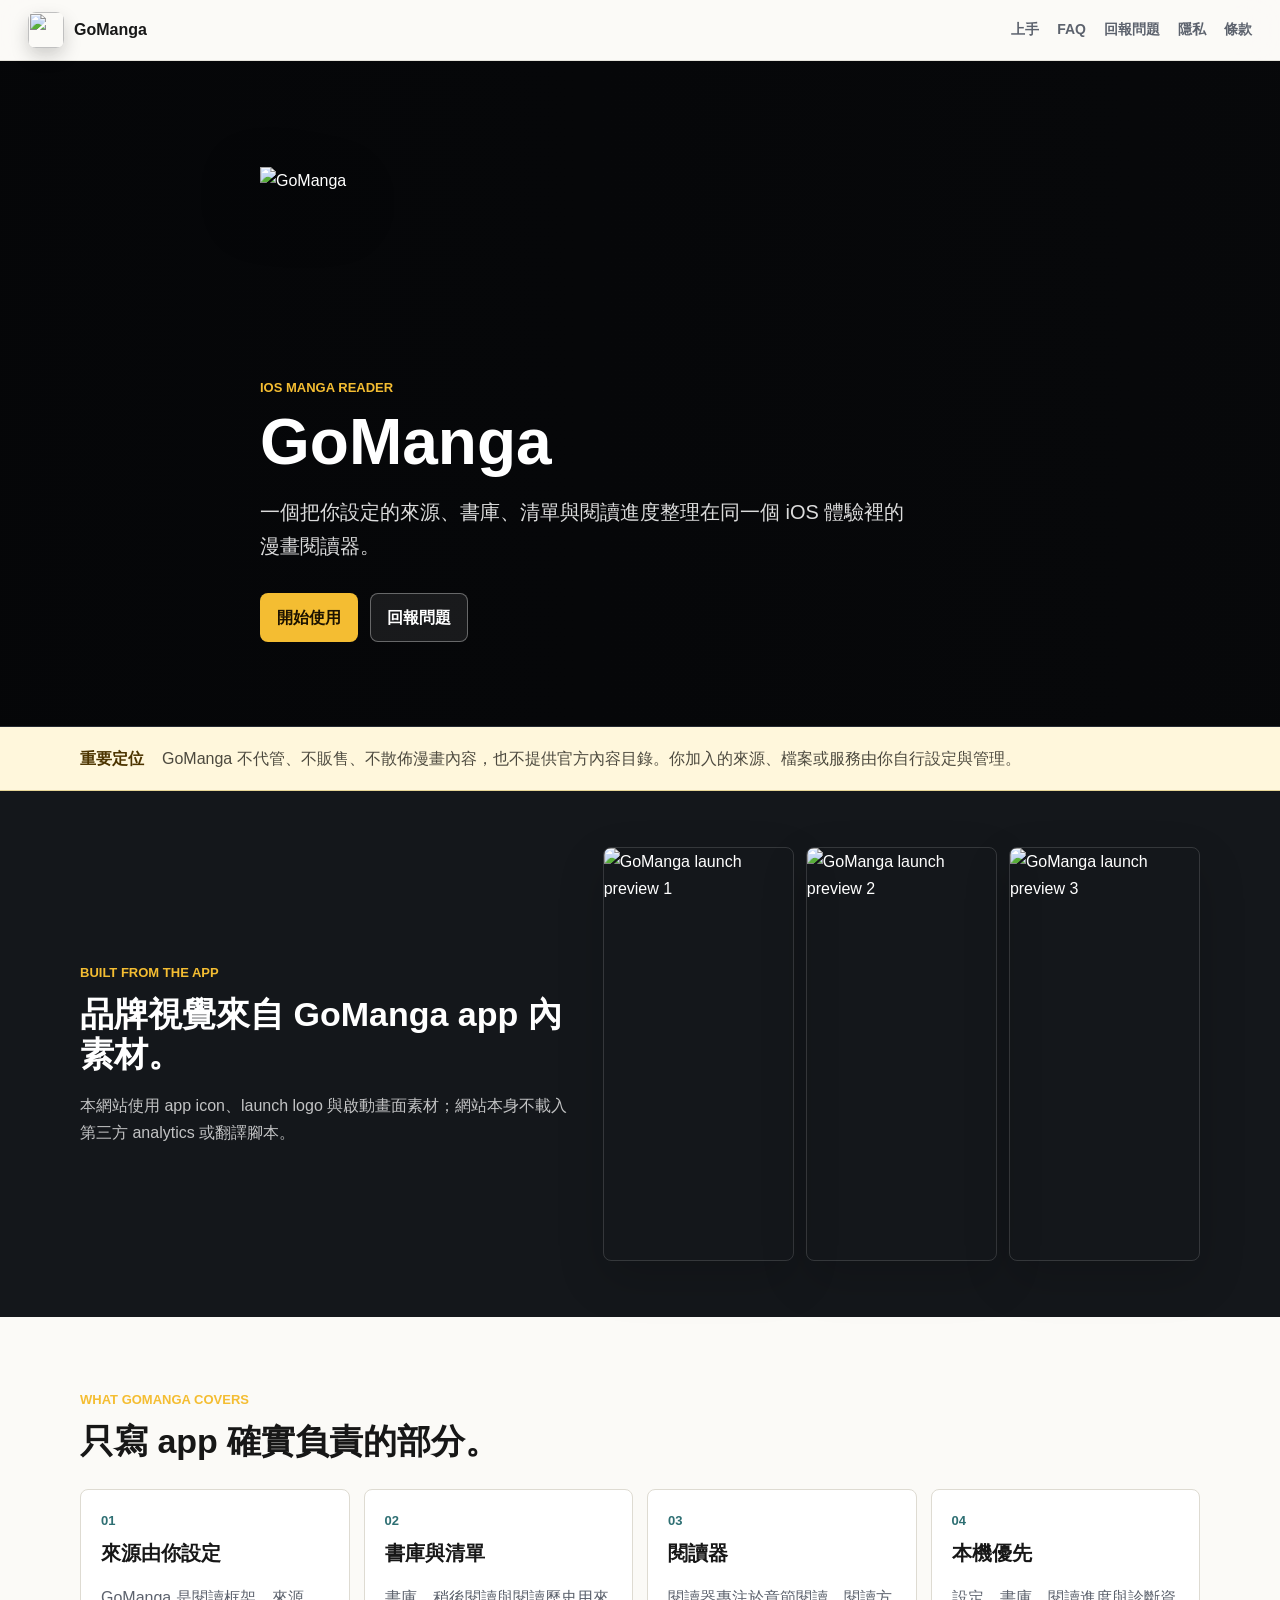
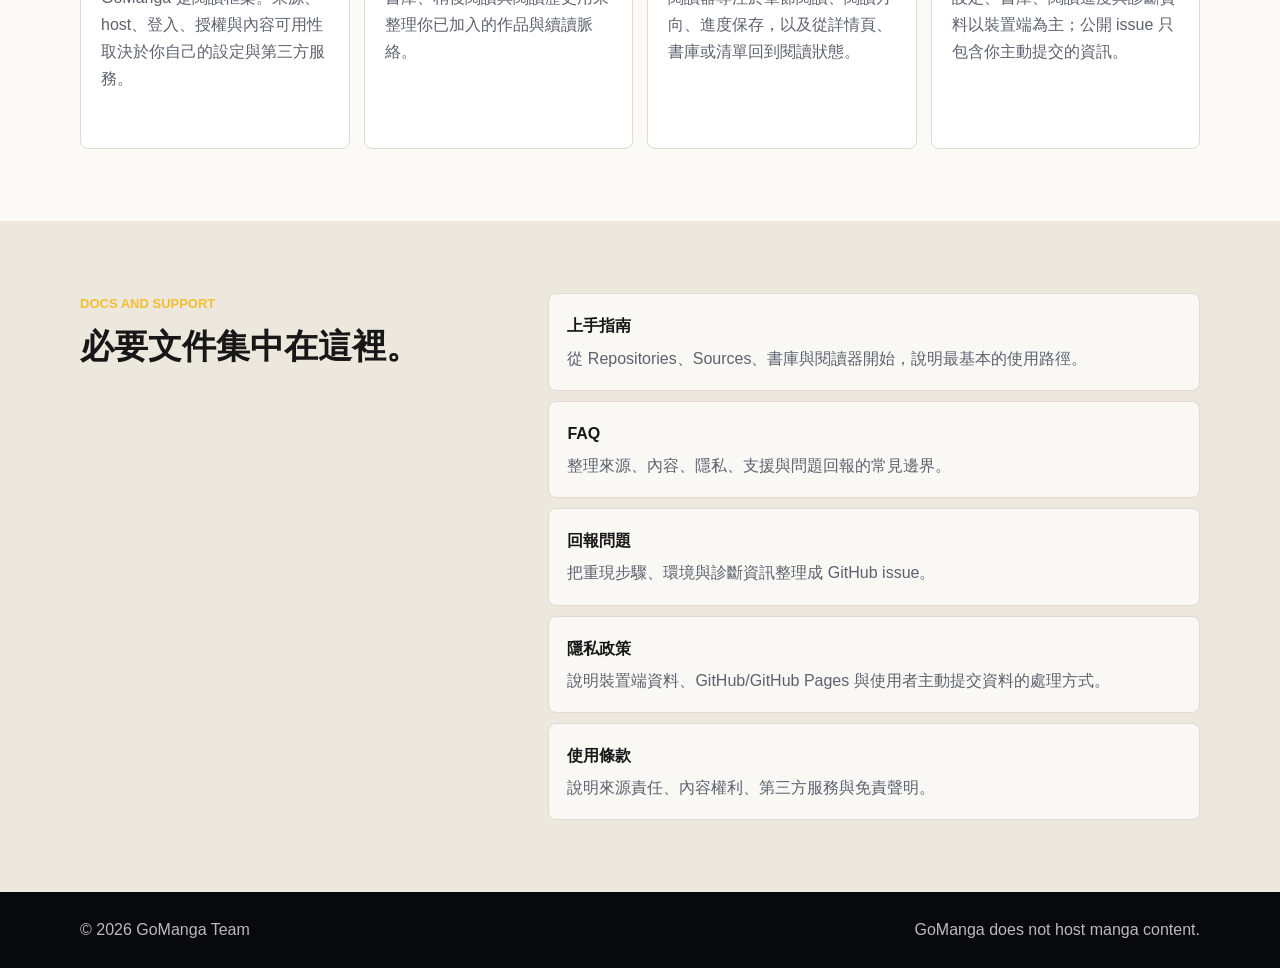
==== index.html @ 659fbdc1 "Refine website content and support docs" ====
<!doctype html>
<html lang="zh-Hant">
<head>
  <meta charset="utf-8">
  <meta name="viewport" content="width=device-width, initial-scale=1">
  <title>GoManga | iOS 漫畫閱讀器</title>
  <meta name="description" content="GoManga 是 iOS 漫畫閱讀器與來源設定框架，專注於書庫、清單、閱讀器與本機優先的資料邊界。">
  <meta property="og:title" content="GoManga">
  <meta property="og:description" content="為 iOS 打造的可設定漫畫閱讀器。">
  <meta property="og:image" content="assets/app-icon.png">
  <link rel="icon" href="assets/app-icon.png">
  <link rel="stylesheet" href="assets/styles.css">
</head>
<body>
  <header class="site-header">
    <a class="brand" href="index.html" aria-label="GoManga 首頁">
      <img src="assets/app-icon.png" alt="" width="36" height="36">
      <span>GoManga</span>
    </a>
    <nav class="nav-links" aria-label="主要導覽">
      <a href="getting-started.html">上手</a>
      <a href="faq.html">FAQ</a>
      <a href="support.html">回報問題</a>
      <a href="privacy.html">隱私</a>
      <a href="terms.html">條款</a>
    </nav>
  </header>

  <main>
    <section class="hero" aria-labelledby="hero-title">
      <div class="hero-copy">
        <img class="hero-logo" src="assets/launch-logo.png" alt="GoManga" width="320" height="227">
        <p class="eyebrow">iOS Manga Reader</p>
        <h1 id="hero-title">GoManga</h1>
        <p class="hero-lede">一個把你設定的來源、書庫、清單與閱讀進度整理在同一個 iOS 體驗裡的漫畫閱讀器。</p>
        <div class="hero-actions" aria-label="主要操作">
          <a class="button primary" href="getting-started.html">開始使用</a>
          <a class="button secondary" href="support.html">回報問題</a>
        </div>
      </div>
    </section>

    <section class="notice-band" aria-label="產品定位">
      <div class="shell notice-layout">
        <strong>重要定位</strong>
        <p>GoManga 不代管、不販售、不散佈漫畫內容，也不提供官方內容目錄。你加入的來源、檔案或服務由你自行設定與管理。</p>
      </div>
    </section>

    <section class="intro-band" aria-label="App 預覽">
      <div class="shell preview-layout">
        <div>
          <p class="section-kicker">Built from the app</p>
          <h2>品牌視覺來自 GoManga app 內素材。</h2>
          <p>本網站使用 app icon、launch logo 與啟動畫面素材；網站本身不載入第三方 analytics 或翻譯腳本。</p>
        </div>
        <div class="phone-strip" aria-label="GoManga launch previews">
          <img src="assets/launch-bg-1.png" alt="GoManga launch preview 1">
          <img src="assets/launch-bg-3.png" alt="GoManga launch preview 2">
          <img src="assets/launch-bg-5.png" alt="GoManga launch preview 3">
        </div>
      </div>
    </section>

    <section id="features" class="section" aria-labelledby="features-title">
      <div class="shell">
        <p class="section-kicker">What GoManga covers</p>
        <h2 id="features-title">只寫 app 確實負責的部分。</h2>
        <div class="feature-grid">
          <article class="feature-card">
            <span class="feature-number">01</span>
            <h3>來源由你設定</h3>
            <p>GoManga 是閱讀框架。來源、host、登入、授權與內容可用性取決於你自己的設定與第三方服務。</p>
          </article>
          <article class="feature-card">
            <span class="feature-number">02</span>
            <h3>書庫與清單</h3>
            <p>書庫、稍後閱讀與閱讀歷史用來整理你已加入的作品與續讀脈絡。</p>
          </article>
          <article class="feature-card">
            <span class="feature-number">03</span>
            <h3>閱讀器</h3>
            <p>閱讀器專注於章節閱讀、閱讀方向、進度保存，以及從詳情頁、書庫或清單回到閱讀狀態。</p>
          </article>
          <article class="feature-card">
            <span class="feature-number">04</span>
            <h3>本機優先</h3>
            <p>設定、書庫、閱讀進度與診斷資料以裝置端為主；公開 issue 只包含你主動提交的資訊。</p>
          </article>
        </div>
      </div>
    </section>

    <section class="section split-band" aria-labelledby="docs-title">
      <div class="shell split-layout">
        <div>
          <p class="section-kicker">Docs and support</p>
          <h2 id="docs-title">必要文件集中在這裡。</h2>
        </div>
        <div class="link-panel">
          <a href="getting-started.html">
            <strong>上手指南</strong>
            <span>從 Repositories、Sources、書庫與閱讀器開始，說明最基本的使用路徑。</span>
          </a>
          <a href="faq.html">
            <strong>FAQ</strong>
            <span>整理來源、內容、隱私、支援與問題回報的常見邊界。</span>
          </a>
          <a href="support.html">
            <strong>回報問題</strong>
            <span>把重現步驟、環境與診斷資訊整理成 GitHub issue。</span>
          </a>
          <a href="privacy.html">
            <strong>隱私政策</strong>
            <span>說明裝置端資料、GitHub/GitHub Pages 與使用者主動提交資料的處理方式。</span>
          </a>
          <a href="terms.html">
            <strong>使用條款</strong>
            <span>說明來源責任、內容權利、第三方服務與免責聲明。</span>
          </a>
        </div>
      </div>
    </section>
  </main>

  <footer class="site-footer">
    <div class="shell footer-layout">
      <span>© 2026 GoManga Team</span>
      <span>GoManga does not host manga content.</span>
    </div>
  </footer>
</body>
</html>
---- assets/styles.css ----
:root {
  color-scheme: light dark;
  --ink: #171717;
  --muted: #5c626d;
  --paper: #fbfaf7;
  --surface: #ffffff;
  --line: #dedbd2;
  --brand: #f4bd32;
  --brand-strong: #c89013;
  --accent: #2e6f73;
  --night: #08090b;
  --night-soft: #14171b;
  --night-line: #2a2f36;
  --radius: 8px;
  --shadow: 0 18px 48px rgba(0, 0, 0, 0.16);
  font-family: -apple-system, BlinkMacSystemFont, "Segoe UI", "Noto Sans TC", "PingFang TC", sans-serif;
}

* {
  box-sizing: border-box;
}

html {
  scroll-behavior: smooth;
}

body {
  margin: 0;
  background: var(--paper);
  color: var(--ink);
  font-size: 16px;
  line-height: 1.7;
}

a {
  color: inherit;
  text-decoration: none;
}

a:hover {
  text-decoration: underline;
  text-decoration-thickness: 2px;
  text-underline-offset: 4px;
}

.site-header {
  position: sticky;
  top: 0;
  z-index: 20;
  display: flex;
  align-items: center;
  justify-content: space-between;
  gap: 24px;
  padding: 12px 28px;
  background: rgba(251, 250, 247, 0.86);
  border-bottom: 1px solid rgba(222, 219, 210, 0.75);
  backdrop-filter: blur(18px);
}

.brand {
  display: inline-flex;
  align-items: center;
  gap: 10px;
  font-weight: 800;
}

.brand img {
  border-radius: 8px;
  box-shadow: 0 8px 18px rgba(0, 0, 0, 0.18);
}

.nav-links {
  display: flex;
  align-items: center;
  gap: 18px;
  color: var(--muted);
  font-size: 14px;
  font-weight: 650;
}

.nav-links a[aria-current="page"] {
  color: var(--ink);
}

.hero {
  min-height: 74svh;
  display: grid;
  align-items: center;
  padding: 86px 28px 64px;
  color: #fff;
  background:
    linear-gradient(90deg, rgba(5, 6, 8, 0.92), rgba(5, 6, 8, 0.62) 54%, rgba(5, 6, 8, 0.24)),
    url("demo.png") center / cover no-repeat,
    var(--night);
  border-bottom: 1px solid #252a31;
}

.hero-copy {
  max-width: 760px;
  margin: 0 auto;
  width: min(100%, 1160px);
}

.hero-logo {
  width: min(260px, 68vw);
  height: auto;
  display: block;
  margin-bottom: 26px;
  filter: drop-shadow(0 20px 28px rgba(0, 0, 0, 0.5));
}

.eyebrow,
.section-kicker {
  margin: 0 0 10px;
  color: var(--brand);
  font-size: 13px;
  font-weight: 850;
  text-transform: uppercase;
  letter-spacing: 0;
}

h1,
h2,
h3,
p {
  overflow-wrap: anywhere;
}

h1 {
  margin: 0;
  font-size: 64px;
  line-height: 1.02;
  letter-spacing: 0;
}

h2 {
  margin: 0 0 18px;
  font-size: 34px;
  line-height: 1.18;
  letter-spacing: 0;
}

h3 {
  margin: 0 0 10px;
  font-size: 20px;
  line-height: 1.25;
}

.hero-lede {
  max-width: 660px;
  margin: 20px 0 30px;
  color: rgba(255, 255, 255, 0.86);
  font-size: 20px;
}

.hero-actions {
  display: flex;
  flex-wrap: wrap;
  gap: 12px;
}

.button {
  display: inline-flex;
  align-items: center;
  justify-content: center;
  min-height: 44px;
  padding: 10px 16px;
  border: 1px solid transparent;
  border-radius: var(--radius);
  font-weight: 780;
  text-decoration: none;
}

.button:hover {
  text-decoration: none;
}

.button.primary {
  background: var(--brand);
  color: #1b1200;
}

.button.secondary {
  border-color: rgba(255, 255, 255, 0.34);
  color: #fff;
  background: rgba(255, 255, 255, 0.08);
}

.shell {
  width: min(1120px, calc(100% - 40px));
  margin: 0 auto;
}

.notice-band {
  padding: 18px 0;
  background: #fff7dc;
  border-bottom: 1px solid #e5d496;
}

.notice-layout {
  display: flex;
  align-items: center;
  gap: 18px;
}

.notice-layout strong {
  flex: 0 0 auto;
  color: #4d3500;
}

.notice-layout p {
  margin: 0;
  color: #4d4a3f;
}

.intro-band {
  padding: 56px 0;
  background: var(--night-soft);
  color: #fff;
}

.preview-layout {
  display: grid;
  grid-template-columns: 0.9fr 1.1fr;
  align-items: center;
  gap: 34px;
}

.preview-layout p:not(.section-kicker) {
  color: rgba(255, 255, 255, 0.74);
  margin: 0;
}

.phone-strip {
  display: grid;
  grid-template-columns: repeat(3, 1fr);
  gap: 12px;
}

.phone-strip img {
  width: 100%;
  aspect-ratio: 9 / 19.5;
  object-fit: cover;
  border-radius: var(--radius);
  border: 1px solid rgba(255, 255, 255, 0.14);
  box-shadow: var(--shadow);
}

.section {
  padding: 72px 0;
}

.feature-grid {
  display: grid;
  grid-template-columns: repeat(4, 1fr);
  gap: 14px;
  margin-top: 28px;
}

.feature-card {
  min-height: 260px;
  display: flex;
  flex-direction: column;
  gap: 8px;
  padding: 20px;
  background: var(--surface);
  border: 1px solid var(--line);
  border-radius: var(--radius);
}

.feature-number {
  color: var(--accent);
  font-size: 13px;
  font-weight: 850;
}

.feature-card p {
  margin: 0;
  color: var(--muted);
}

.split-band {
  background: #ece8dd;
}

.split-layout {
  display: grid;
  grid-template-columns: 0.8fr 1.2fr;
  gap: 34px;
}

.link-panel {
  display: grid;
  gap: 10px;
}

.link-panel a {
  display: grid;
  gap: 5px;
  padding: 18px;
  background: rgba(255, 255, 255, 0.7);
  border: 1px solid var(--line);
  border-radius: var(--radius);
}

.link-panel span {
  color: var(--muted);
}

.site-footer {
  padding: 24px 0;
  color: rgba(255, 255, 255, 0.72);
  background: var(--night);
}

.footer-layout {
  display: flex;
  align-items: center;
  justify-content: space-between;
  gap: 16px;
  flex-wrap: wrap;
}

.document-page {
  background:
    linear-gradient(180deg, #f8f5ec, #ffffff 420px);
}

.document-shell {
  width: min(820px, calc(100% - 40px));
  margin: 0 auto;
  padding: 72px 0 90px;
}

.document-shell h1 {
  color: var(--ink);
  font-size: 44px;
}

.document-shell h2 {
  margin-top: 42px;
  font-size: 24px;
}

.document-shell p,
.document-shell li {
  color: #333941;
}

.document-shell a {
  color: #225f64;
  font-weight: 700;
}

.updated {
  margin: 8px 0 34px;
  color: var(--muted);
}

.document-shell ul {
  padding-left: 22px;
}

.center-document {
  min-height: 100svh;
  display: grid;
  align-content: center;
  justify-items: start;
}

.not-found-icon {
  border-radius: 24px;
  box-shadow: var(--shadow);
  margin-bottom: 24px;
}

.support-page {
  background: var(--paper);
}

.support-hero {
  padding: 58px 0;
  color: #fff;
  background:
    linear-gradient(90deg, rgba(5, 6, 8, 0.94), rgba(5, 6, 8, 0.7) 58%, rgba(5, 6, 8, 0.3)),
    url("demo.png") center / cover no-repeat,
    var(--night);
}

.support-hero-layout {
  display: grid;
  grid-template-columns: minmax(0, 1fr) 280px;
  align-items: center;
  gap: 34px;
}

.support-hero h1 {
  font-size: 48px;
}

.support-hero p:not(.section-kicker) {
  max-width: 650px;
  color: rgba(255, 255, 255, 0.82);
  font-size: 18px;
}

.support-hero img {
  width: 100%;
  height: auto;
  filter: drop-shadow(0 18px 26px rgba(0, 0, 0, 0.55));
}

.issue-layout {
  display: grid;
  grid-template-columns: minmax(0, 1.4fr) minmax(280px, 0.6fr);
  gap: 24px;
  align-items: start;
}

.issue-form {
  display: grid;
  gap: 18px;
  padding: 24px;
  background: var(--surface);
  border: 1px solid var(--line);
  border-radius: var(--radius);
}

.form-heading h2 {
  margin-bottom: 0;
}

label {
  display: grid;
  gap: 7px;
  font-weight: 750;
}

input,
select,
textarea {
  width: 100%;
  border: 1px solid #cfc9bc;
  border-radius: var(--radius);
  background: #fff;
  color: var(--ink);
  font: inherit;
  line-height: 1.45;
  padding: 11px 12px;
}

textarea {
  min-height: 110px;
  resize: vertical;
}

input:focus,
select:focus,
textarea:focus {
  outline: 3px solid rgba(244, 189, 50, 0.34);
  border-color: var(--brand-strong);
}

.field-row {
  display: grid;
  grid-template-columns: 1fr 1fr;
  gap: 14px;
}

.checkbox-line {
  display: flex;
  align-items: flex-start;
  gap: 10px;
  color: var(--muted);
  font-weight: 650;
}

.checkbox-line input {
  width: 18px;
  height: 18px;
  margin-top: 4px;
  accent-color: var(--brand-strong);
}

.actions {
  display: flex;
  flex-wrap: wrap;
  gap: 12px;
}

.button.neutral {
  background: #f4f0e7;
  border-color: var(--line);
  color: var(--ink);
}

.side-panel {
  display: grid;
  gap: 18px;
  position: sticky;
  top: 86px;
}

.side-panel img {
  width: 100%;
  aspect-ratio: 9 / 19.5;
  object-fit: cover;
  border-radius: var(--radius);
  border: 1px solid var(--line);
  box-shadow: var(--shadow);
}

.side-panel ul {
  margin: 0;
  padding-left: 22px;
  color: var(--muted);
}

.preview-section {
  background: #ece8dd;
}

.preview-section .preview-layout p:not(.section-kicker) {
  color: var(--muted);
}

.issue-preview {
  min-height: 320px;
  max-height: 560px;
  overflow: auto;
  margin: 0;
  padding: 18px;
  background: #12161b;
  color: #f7f3e7;
  border-radius: var(--radius);
  border: 1px solid #2b3038;
  white-space: pre-wrap;
  font: 14px/1.6 ui-monospace, SFMono-Regular, Menlo, Consolas, monospace;
}

@media (prefers-color-scheme: dark) {
  body,
  .document-page,
  .support-page {
    background: #0d0f12;
    color: #f4f1e8;
  }

  .site-header {
    background: rgba(13, 15, 18, 0.86);
    border-bottom-color: var(--night-line);
  }

  .nav-links a[aria-current="page"],
  .document-shell h1 {
    color: #fff;
  }

  .notice-band {
    background: #1d1b12;
    border-bottom-color: #3b3317;
  }

  .notice-layout strong {
    color: var(--brand);
  }

  .notice-layout p {
    color: #d8d0ba;
  }

  .feature-card,
  .link-panel a,
  .issue-form {
    background: #15191e;
    border-color: var(--night-line);
  }

  input,
  select,
  textarea {
    background: #0e1116;
    border-color: #363d47;
    color: #f5f1e8;
  }

  .button.neutral {
    background: #1d232b;
    border-color: #343a43;
    color: #f5f1e8;
  }

  .split-band,
  .preview-section {
    background: #111419;
  }

  .document-shell p,
  .document-shell li,
  .feature-card p,
  .link-panel span,
  .side-panel ul,
  .checkbox-line {
    color: #c9ced6;
  }
}

@media (max-width: 900px) {
  .site-header {
    position: static;
    align-items: flex-start;
    flex-direction: column;
  }

  .nav-links {
    width: 100%;
    overflow-x: auto;
    padding-bottom: 4px;
  }

  h1 {
    font-size: 46px;
  }

  h2 {
    font-size: 28px;
  }

  .notice-layout,
  .preview-layout,
  .split-layout,
  .support-hero-layout,
  .issue-layout {
    grid-template-columns: 1fr;
  }

  .feature-grid {
    grid-template-columns: repeat(2, 1fr);
  }
  .notice-layout {
    align-items: flex-start;
  }

  .side-panel {
    position: static;
  }

  .support-hero h1 {
    font-size: 38px;
  }
}

@media (max-width: 700px) {
  .field-row {
    grid-template-columns: 1fr;
  }
}

@media (max-width: 560px) {
  .hero {
    min-height: 70svh;
    padding-top: 54px;
  }

  .hero-lede {
    font-size: 18px;
  }

  .feature-grid,
  .phone-strip {
    grid-template-columns: 1fr;
  }

  .feature-card {
    min-height: auto;
  }

  .document-shell h1 {
    font-size: 34px;
  }

  .issue-form {
    padding: 18px;
  }
}
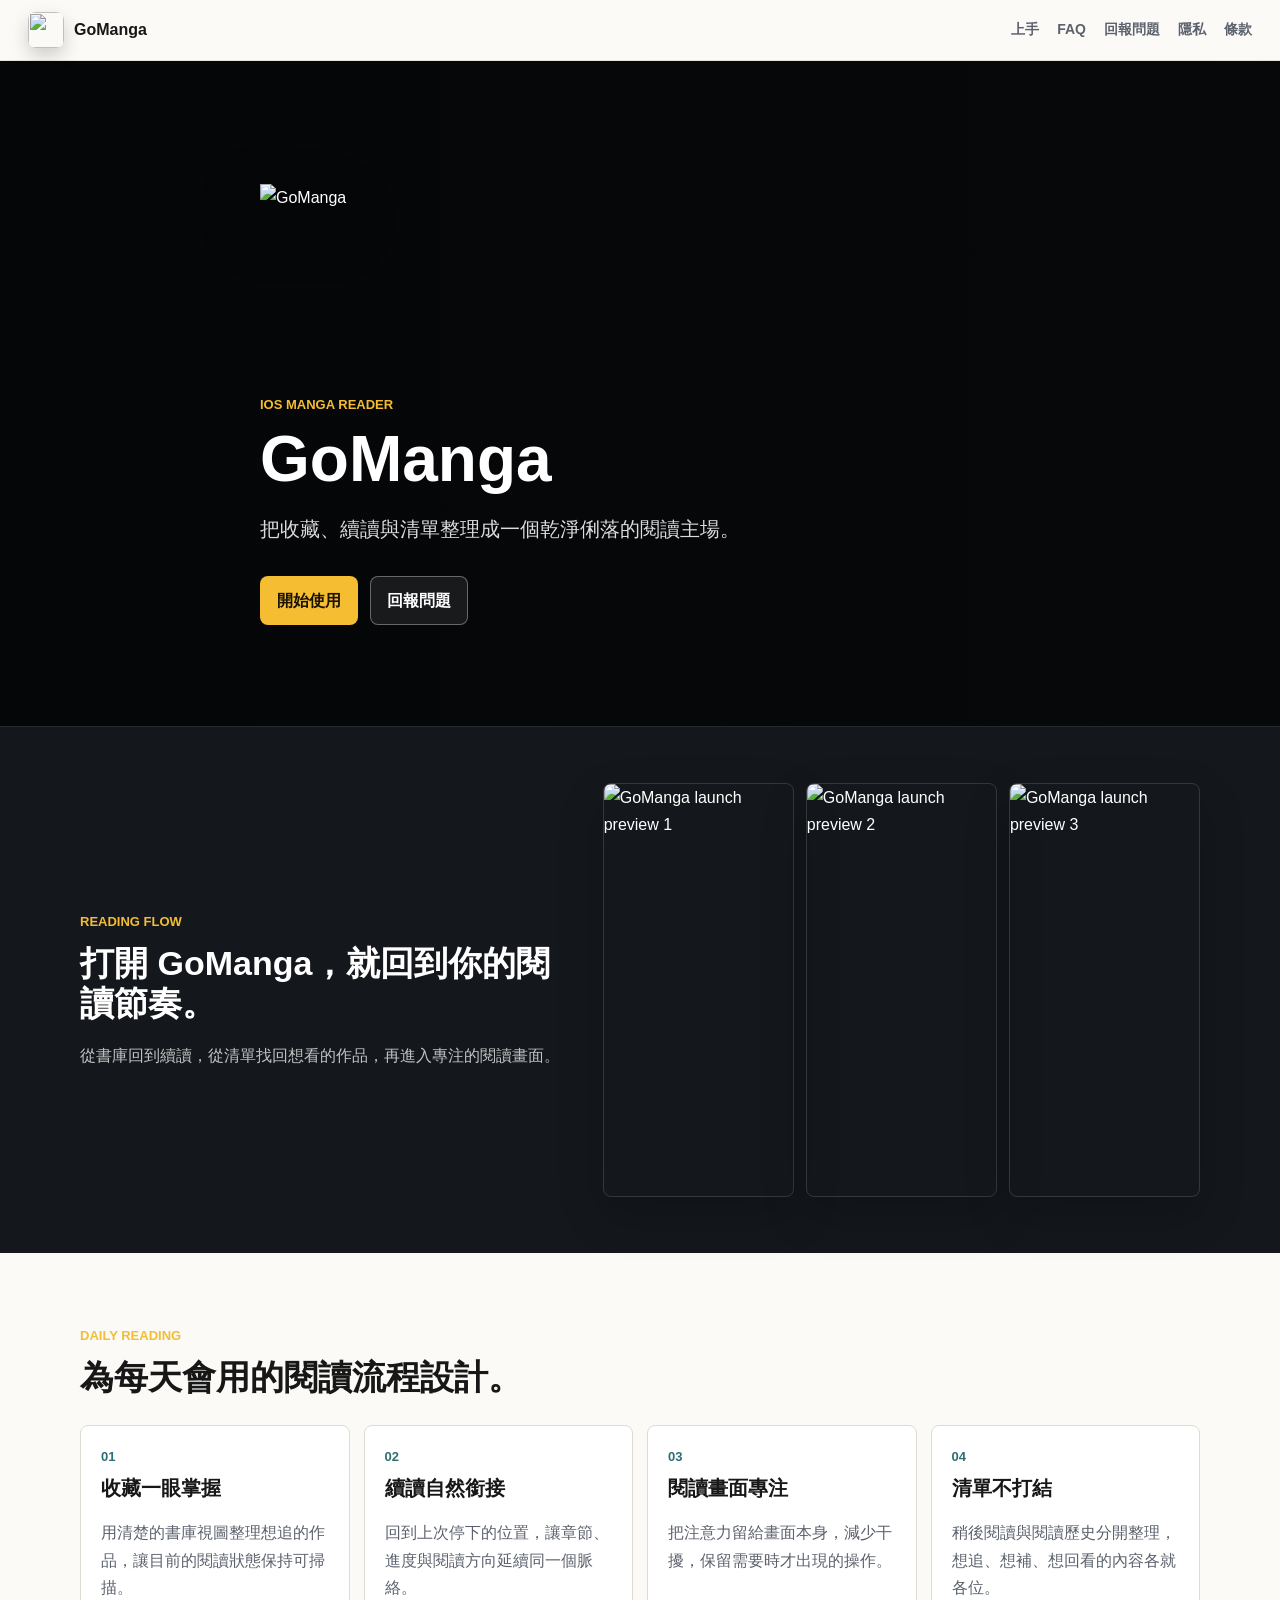
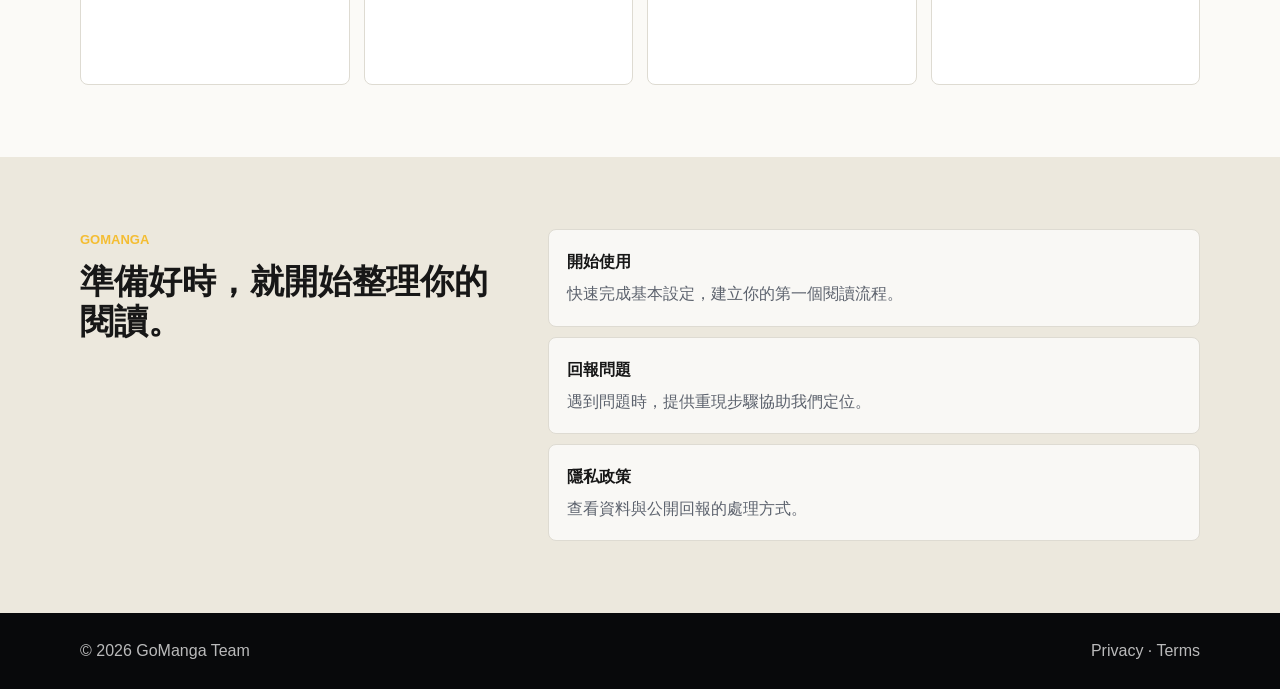
==== commit b1d3e2a6: "Refocus homepage on brand experience" ====
--- a/index.html
+++ b/index.html
@@ -4,7 +4,7 @@
   <meta charset="utf-8">
   <meta name="viewport" content="width=device-width, initial-scale=1">
   <title>GoManga | iOS 漫畫閱讀器</title>
-  <meta name="description" content="GoManga 是 iOS 漫畫閱讀器與來源設定框架，專注於書庫、清單、閱讀器與本機優先的資料邊界。">
+  <meta name="description" content="GoManga 是為 iOS 打造的漫畫閱讀體驗，讓收藏、續讀與清單保持乾淨順手。">
   <meta property="og:title" content="GoManga">
   <meta property="og:description" content="為 iOS 打造的可設定漫畫閱讀器。">
   <meta property="og:image" content="assets/app-icon.png">
@@ -32,7 +32,7 @@
         <img class="hero-logo" src="assets/launch-logo.png" alt="GoManga" width="320" height="227">
         <p class="eyebrow">iOS Manga Reader</p>
         <h1 id="hero-title">GoManga</h1>
-        <p class="hero-lede">一個把你設定的來源、書庫、清單與閱讀進度整理在同一個 iOS 體驗裡的漫畫閱讀器。</p>
+        <p class="hero-lede">把收藏、續讀與清單整理成一個乾淨俐落的閱讀主場。</p>
         <div class="hero-actions" aria-label="主要操作">
           <a class="button primary" href="getting-started.html">開始使用</a>
           <a class="button secondary" href="support.html">回報問題</a>
@@ -40,19 +40,12 @@
       </div>
     </section>
 
-    <section class="notice-band" aria-label="產品定位">
-      <div class="shell notice-layout">
-        <strong>重要定位</strong>
-        <p>GoManga 不代管、不販售、不散佈漫畫內容，也不提供官方內容目錄。你加入的來源、檔案或服務由你自行設定與管理。</p>
-      </div>
-    </section>
-
     <section class="intro-band" aria-label="App 預覽">
       <div class="shell preview-layout">
         <div>
-          <p class="section-kicker">Built from the app</p>
-          <h2>品牌視覺來自 GoManga app 內素材。</h2>
-          <p>本網站使用 app icon、launch logo 與啟動畫面素材；網站本身不載入第三方 analytics 或翻譯腳本。</p>
+          <p class="section-kicker">Reading flow</p>
+          <h2>打開 GoManga，就回到你的閱讀節奏。</h2>
+          <p>從書庫回到續讀，從清單找回想看的作品，再進入專注的閱讀畫面。</p>
         </div>
         <div class="phone-strip" aria-label="GoManga launch previews">
           <img src="assets/launch-bg-1.png" alt="GoManga launch preview 1">
@@ -64,28 +57,28 @@
 
     <section id="features" class="section" aria-labelledby="features-title">
       <div class="shell">
-        <p class="section-kicker">What GoManga covers</p>
-        <h2 id="features-title">只寫 app 確實負責的部分。</h2>
+        <p class="section-kicker">Daily reading</p>
+        <h2 id="features-title">為每天會用的閱讀流程設計。</h2>
         <div class="feature-grid">
           <article class="feature-card">
             <span class="feature-number">01</span>
-            <h3>來源由你設定</h3>
-            <p>GoManga 是閱讀框架。來源、host、登入、授權與內容可用性取決於你自己的設定與第三方服務。</p>
+            <h3>收藏一眼掌握</h3>
+            <p>用清楚的書庫視圖整理想追的作品，讓目前的閱讀狀態保持可掃描。</p>
           </article>
           <article class="feature-card">
             <span class="feature-number">02</span>
-            <h3>書庫與清單</h3>
-            <p>書庫、稍後閱讀與閱讀歷史用來整理你已加入的作品與續讀脈絡。</p>
+            <h3>續讀自然銜接</h3>
+            <p>回到上次停下的位置，讓章節、進度與閱讀方向延續同一個脈絡。</p>
           </article>
           <article class="feature-card">
             <span class="feature-number">03</span>
-            <h3>閱讀器</h3>
-            <p>閱讀器專注於章節閱讀、閱讀方向、進度保存，以及從詳情頁、書庫或清單回到閱讀狀態。</p>
+            <h3>閱讀畫面專注</h3>
+            <p>把注意力留給畫面本身，減少干擾，保留需要時才出現的操作。</p>
           </article>
           <article class="feature-card">
             <span class="feature-number">04</span>
-            <h3>本機優先</h3>
-            <p>設定、書庫、閱讀進度與診斷資料以裝置端為主；公開 issue 只包含你主動提交的資訊。</p>
+            <h3>清單不打結</h3>
+            <p>稍後閱讀與閱讀歷史分開整理，想追、想補、想回看的內容各就各位。</p>
           </article>
         </div>
       </div>
@@ -94,29 +87,21 @@
     <section class="section split-band" aria-labelledby="docs-title">
       <div class="shell split-layout">
         <div>
-          <p class="section-kicker">Docs and support</p>
-          <h2 id="docs-title">必要文件集中在這裡。</h2>
+          <p class="section-kicker">GoManga</p>
+          <h2 id="docs-title">準備好時，就開始整理你的閱讀。</h2>
         </div>
         <div class="link-panel">
           <a href="getting-started.html">
-            <strong>上手指南</strong>
-            <span>從 Repositories、Sources、書庫與閱讀器開始，說明最基本的使用路徑。</span>
-          </a>
-          <a href="faq.html">
-            <strong>FAQ</strong>
-            <span>整理來源、內容、隱私、支援與問題回報的常見邊界。</span>
+            <strong>開始使用</strong>
+            <span>快速完成基本設定，建立你的第一個閱讀流程。</span>
           </a>
           <a href="support.html">
             <strong>回報問題</strong>
-            <span>把重現步驟、環境與診斷資訊整理成 GitHub issue。</span>
+            <span>遇到問題時，提供重現步驟協助我們定位。</span>
           </a>
           <a href="privacy.html">
             <strong>隱私政策</strong>
-            <span>說明裝置端資料、GitHub/GitHub Pages 與使用者主動提交資料的處理方式。</span>
-          </a>
-          <a href="terms.html">
-            <strong>使用條款</strong>
-            <span>說明來源責任、內容權利、第三方服務與免責聲明。</span>
+            <span>查看資料與公開回報的處理方式。</span>
           </a>
         </div>
       </div>
@@ -126,7 +111,7 @@
   <footer class="site-footer">
     <div class="shell footer-layout">
       <span>© 2026 GoManga Team</span>
-      <span>GoManga does not host manga content.</span>
+      <span><a href="privacy.html">Privacy</a> · <a href="terms.html">Terms</a></span>
     </div>
   </footer>
 </body>
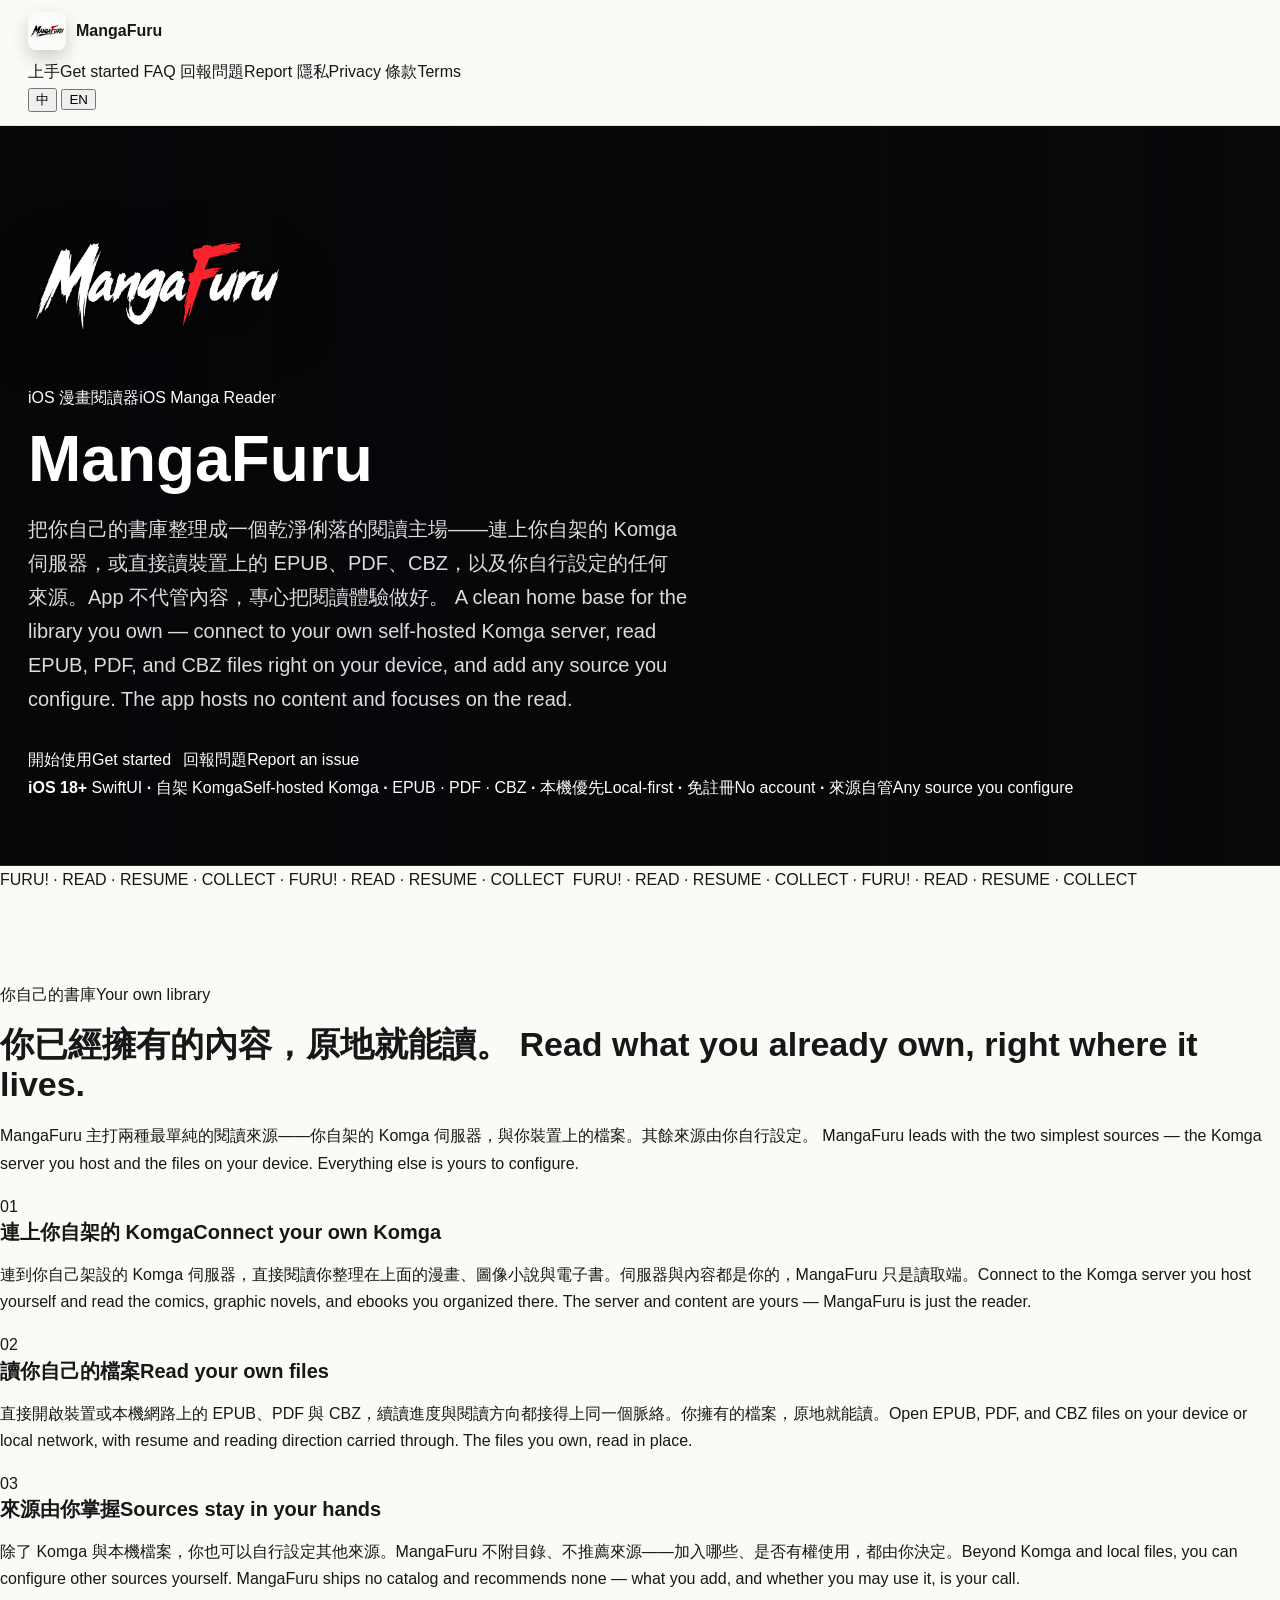
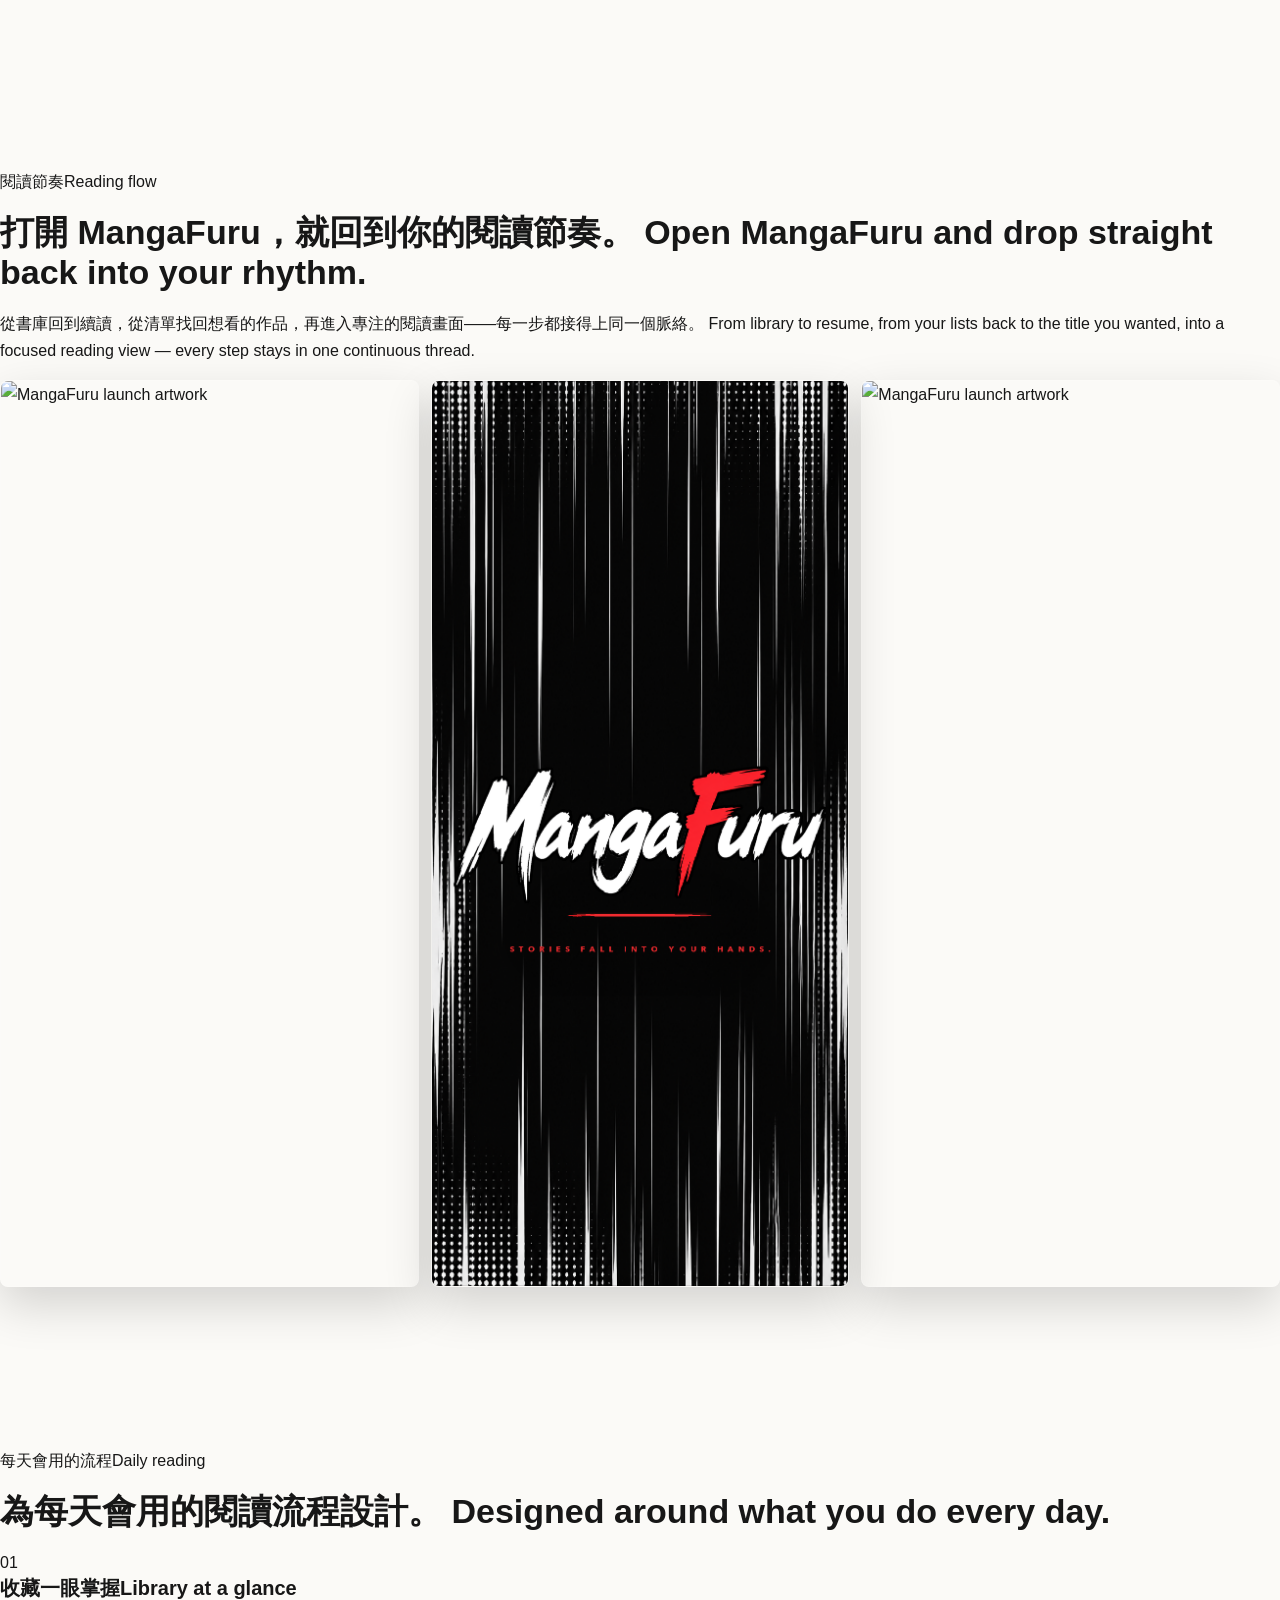
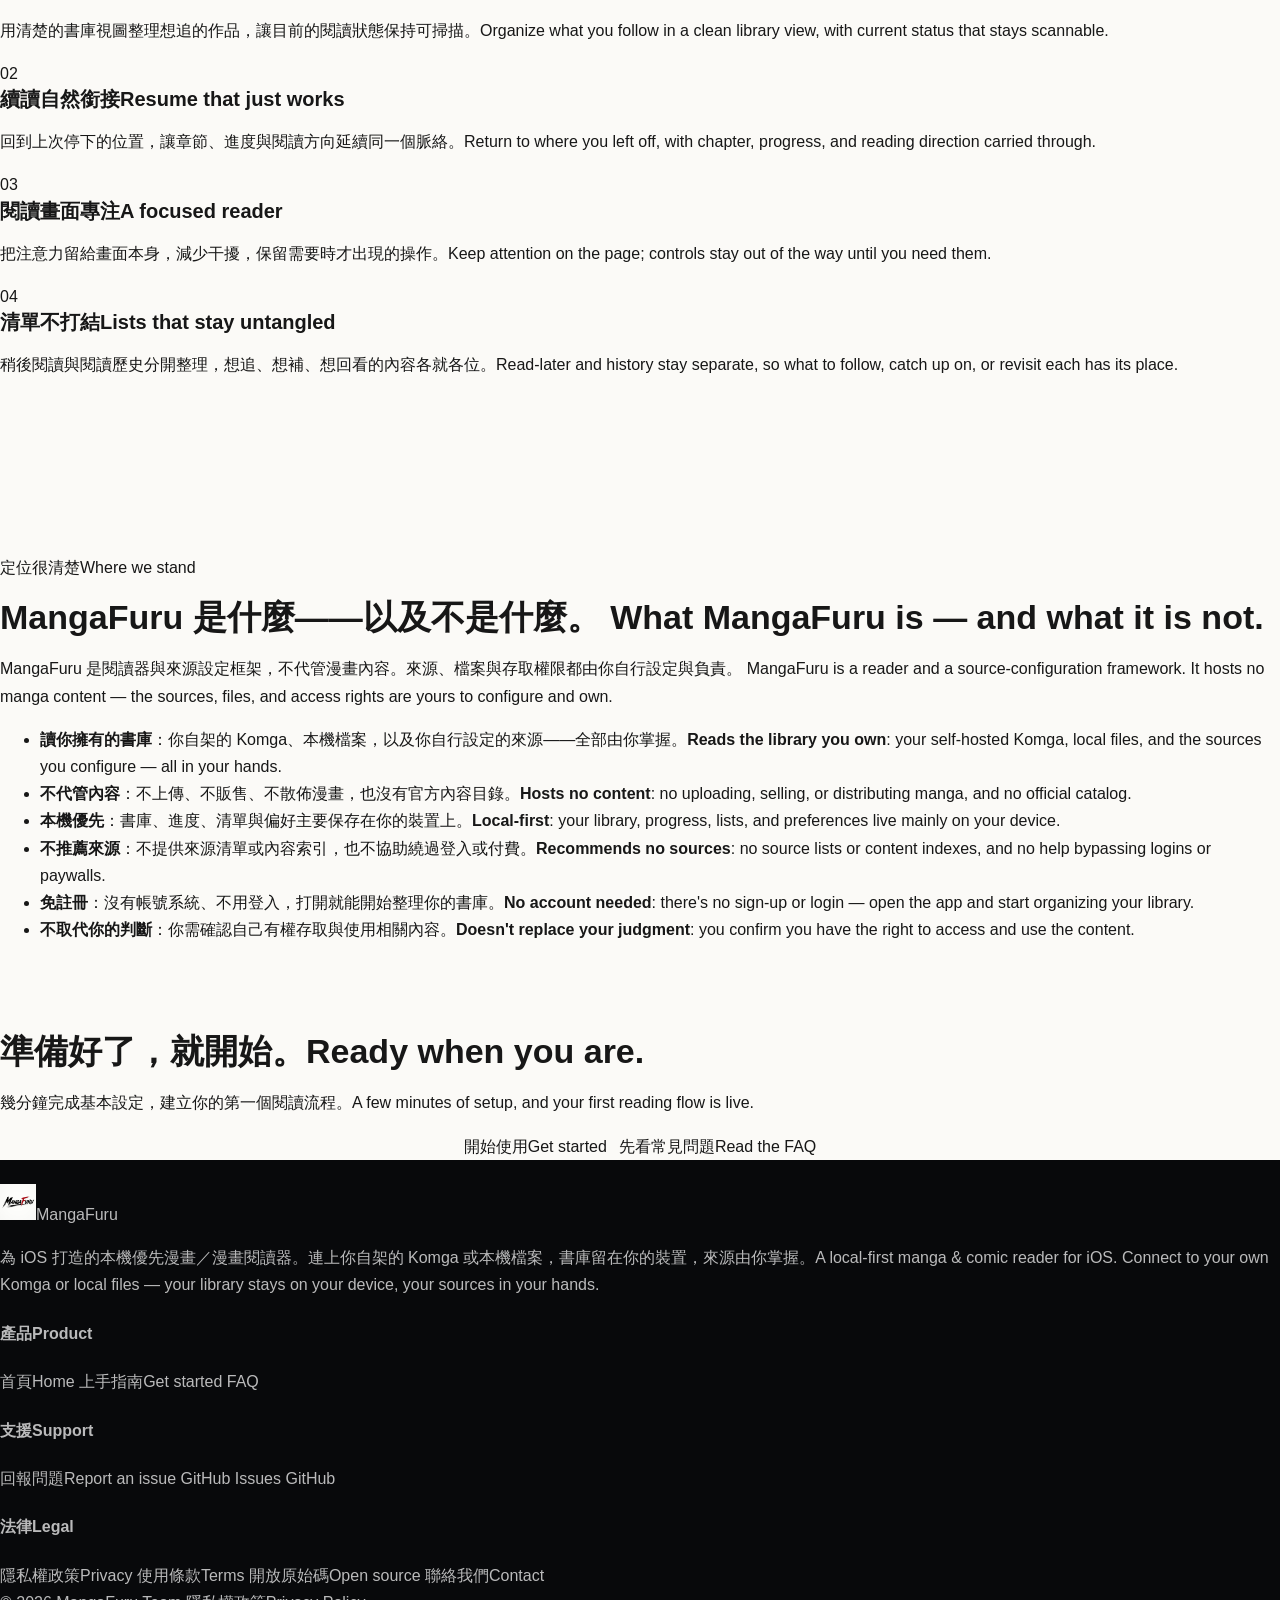
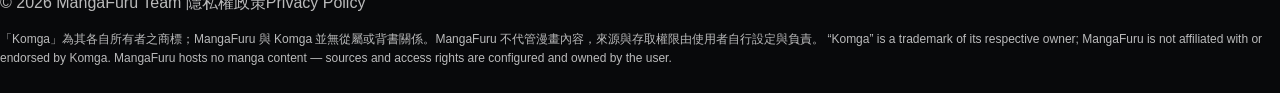
==== commit 0e68d6b0: "Cut over to the MangaFuru account: new logo assets, new domain and repo links The GitHub account was" ====
--- a/index.html
+++ b/index.html
@@ -1,118 +1,239 @@
 <!doctype html>
-<html lang="zh-Hant">
+<html lang="zh-Hant"
+  data-title-zh="MangaFuru | iOS 漫畫閱讀器"
+  data-title-en="MangaFuru | iOS Manga Reader"
+  data-desc-zh="MangaFuru 是為 iOS 打造的本機優先漫畫／漫畫閱讀器。連上你自架的 Komga 伺服器，或直接讀本機的 EPUB、PDF、CBZ，書庫留在你的裝置，來源由你掌握。"
+  data-desc-en="MangaFuru is a local-first manga & comic reader for iOS. Connect to your own self-hosted Komga server or read local EPUB, PDF, and CBZ files — your library stays on your device and your sources stay in your hands.">
 <head>
   <meta charset="utf-8">
   <meta name="viewport" content="width=device-width, initial-scale=1">
-  <title>GoManga | iOS 漫畫閱讀器</title>
-  <meta name="description" content="GoManga 是為 iOS 打造的漫畫閱讀體驗，讓收藏、續讀與清單保持乾淨順手。">
-  <meta property="og:title" content="GoManga">
-  <meta property="og:description" content="為 iOS 打造的可設定漫畫閱讀器。">
-  <meta property="og:image" content="assets/app-icon.png">
+  <title>MangaFuru | iOS 漫畫閱讀器</title>
+  <meta name="description" content="MangaFuru 是為 iOS 打造的本機優先漫畫／漫畫閱讀器。連上你自架的 Komga 伺服器，或直接讀本機的 EPUB、PDF、CBZ，書庫留在你的裝置，來源由你掌握。">
+  <meta property="og:title" content="MangaFuru">
+  <meta property="og:description" content="連上你自架的 Komga，或讀本機 EPUB／PDF／CBZ。本機優先，書庫留在你的裝置，來源由你掌握。">
+  <meta property="og:type" content="website">
+  <meta property="og:image" content="assets/social-mangafuru.png">
+  <meta name="theme-color" content="#0a0a0c">
   <link rel="icon" href="assets/app-icon.png">
   <link rel="stylesheet" href="assets/styles.css">
 </head>
 <body>
   <header class="site-header">
-    <a class="brand" href="index.html" aria-label="GoManga 首頁">
-      <img src="assets/app-icon.png" alt="" width="36" height="36">
-      <span>GoManga</span>
-    </a>
-    <nav class="nav-links" aria-label="主要導覽">
-      <a href="getting-started.html">上手</a>
-      <a href="faq.html">FAQ</a>
-      <a href="support.html">回報問題</a>
-      <a href="privacy.html">隱私</a>
-      <a href="terms.html">條款</a>
-    </nav>
+    <div class="wrap header-inner">
+      <a class="brand" href="index.html" aria-label="MangaFuru">
+        <img src="assets/app-icon.png" alt="" width="38" height="38">
+        <span>MangaFuru</span>
+      </a>
+      <nav class="nav" aria-label="Primary">
+        <a href="getting-started.html"><span data-t="zh">上手</span><span data-t="en">Get started</span></a>
+        <a href="faq.html">FAQ</a>
+        <a href="support.html"><span data-t="zh">回報問題</span><span data-t="en">Report</span></a>
+        <a href="privacy.html"><span data-t="zh">隱私</span><span data-t="en">Privacy</span></a>
+        <a href="terms.html"><span data-t="zh">條款</span><span data-t="en">Terms</span></a>
+      </nav>
+      <div class="lang-toggle" role="group" aria-label="Language / 語言">
+        <button type="button" data-lang-btn="zh" aria-pressed="true">中</button>
+        <button type="button" data-lang-btn="en" aria-pressed="false">EN</button>
+      </div>
+    </div>
   </header>
 
   <main>
-    <section class="hero" aria-labelledby="hero-title">
-      <div class="hero-copy">
-        <img class="hero-logo" src="assets/launch-logo.png" alt="GoManga" width="320" height="227">
-        <p class="eyebrow">iOS Manga Reader</p>
-        <h1 id="hero-title">GoManga</h1>
-        <p class="hero-lede">把收藏、續讀與清單整理成一個乾淨俐落的閱讀主場。</p>
-        <div class="hero-actions" aria-label="主要操作">
-          <a class="button primary" href="getting-started.html">開始使用</a>
-          <a class="button secondary" href="support.html">回報問題</a>
-        </div>
-      </div>
-    </section>
-
-    <section class="intro-band" aria-label="App 預覽">
-      <div class="shell preview-layout">
+    <section class="hero">
+      <div class="hero-speed" aria-hidden="true"></div>
+      <div class="hero-halftone" aria-hidden="true"></div>
+      <div class="wrap hero-inner">
+        <img class="hero-logo" src="assets/launch-logo.png" alt="MangaFuru" width="320" height="180">
+        <p class="kicker"><span data-t="zh">iOS 漫畫閱讀器</span><span data-t="en">iOS Manga Reader</span></p>
+        <h1>Manga<span class="accent">Furu</span></h1>
+        <p class="hero-lede">
+          <span data-t="zh">把你自己的書庫整理成一個乾淨俐落的閱讀主場——連上你自架的 Komga 伺服器，或直接讀裝置上的 EPUB、PDF、CBZ，以及你自行設定的任何來源。App 不代管內容，專心把閱讀體驗做好。</span>
+          <span data-t="en">A clean home base for the library you own — connect to your own self-hosted Komga server, read EPUB, PDF, and CBZ files right on your device, and add any source you configure. The app hosts no content and focuses on the read.</span>
+        </p>
+        <div class="hero-actions">
+          <a class="btn btn--primary" href="getting-started.html"><span data-t="zh">開始使用</span><span data-t="en">Get started</span></a>
+          <a class="btn btn--ghost" href="support.html"><span data-t="zh">回報問題</span><span data-t="en">Report an issue</span></a>
+        </div>
+        <div class="hero-badges">
+          <span class="badge"><b>iOS 18+</b> SwiftUI</span>
+          <span class="badge"><b>·</b> <span data-t="zh">自架 Komga</span><span data-t="en">Self-hosted Komga</span></span>
+          <span class="badge"><b>·</b> EPUB · PDF · CBZ</span>
+          <span class="badge"><b>·</b> <span data-t="zh">本機優先</span><span data-t="en">Local-first</span></span>
+          <span class="badge"><b>·</b> <span data-t="zh">免註冊</span><span data-t="en">No account</span></span>
+          <span class="badge"><b>·</b> <span data-t="zh">來源自管</span><span data-t="en">Any source you configure</span></span>
+        </div>
+      </div>
+    </section>
+
+    <div class="ticker" aria-hidden="true">
+      <div class="ticker-track">
+        <span>FURU! · READ · RESUME · COLLECT · FURU! · READ · RESUME · COLLECT&nbsp;</span>
+        <span>FURU! · READ · RESUME · COLLECT · FURU! · READ · RESUME · COLLECT&nbsp;</span>
+      </div>
+    </div>
+
+    <section class="section">
+      <div class="wrap">
+        <div class="section-head">
+          <p class="kicker"><span data-t="zh">你自己的書庫</span><span data-t="en">Your own library</span></p>
+          <h2 class="section-title">
+            <span data-t="zh">你已經擁有的內容，原地就能讀。</span>
+            <span data-t="en">Read what you already own, right where it lives.</span>
+          </h2>
+          <p class="lead">
+            <span data-t="zh">MangaFuru 主打兩種最單純的閱讀來源——你自架的 Komga 伺服器，與你裝置上的檔案。其餘來源由你自行設定。</span>
+            <span data-t="en">MangaFuru leads with the two simplest sources — the Komga server you host and the files on your device. Everything else is yours to configure.</span>
+          </p>
+        </div>
+        <div class="panels cols-3">
+          <article class="panel">
+            <span class="panel-num">01</span>
+            <h3><span data-t="zh">連上你自架的 Komga</span><span data-t="en">Connect your own Komga</span></h3>
+            <p><span data-t="zh">連到你自己架設的 Komga 伺服器，直接閱讀你整理在上面的漫畫、圖像小說與電子書。伺服器與內容都是你的，MangaFuru 只是讀取端。</span><span data-t="en">Connect to the Komga server you host yourself and read the comics, graphic novels, and ebooks you organized there. The server and content are yours — MangaFuru is just the reader.</span></p>
+          </article>
+          <article class="panel">
+            <span class="panel-num">02</span>
+            <h3><span data-t="zh">讀你自己的檔案</span><span data-t="en">Read your own files</span></h3>
+            <p><span data-t="zh">直接開啟裝置或本機網路上的 EPUB、PDF 與 CBZ，續讀進度與閱讀方向都接得上同一個脈絡。你擁有的檔案，原地就能讀。</span><span data-t="en">Open EPUB, PDF, and CBZ files on your device or local network, with resume and reading direction carried through. The files you own, read in place.</span></p>
+          </article>
+          <article class="panel">
+            <span class="panel-num">03</span>
+            <h3><span data-t="zh">來源由你掌握</span><span data-t="en">Sources stay in your hands</span></h3>
+            <p><span data-t="zh">除了 Komga 與本機檔案，你也可以自行設定其他來源。MangaFuru 不附目錄、不推薦來源——加入哪些、是否有權使用，都由你決定。</span><span data-t="en">Beyond Komga and local files, you can configure other sources yourself. MangaFuru ships no catalog and recommends none — what you add, and whether you may use it, is your call.</span></p>
+          </article>
+        </div>
+      </div>
+    </section>
+
+    <section class="section">
+      <div class="wrap split">
         <div>
-          <p class="section-kicker">Reading flow</p>
-          <h2>打開 GoManga，就回到你的閱讀節奏。</h2>
-          <p>從書庫回到續讀，從清單找回想看的作品，再進入專注的閱讀畫面。</p>
-        </div>
-        <div class="phone-strip" aria-label="GoManga launch previews">
-          <img src="assets/launch-bg-1.png" alt="GoManga launch preview 1">
-          <img src="assets/launch-bg-3.png" alt="GoManga launch preview 2">
-          <img src="assets/launch-bg-5.png" alt="GoManga launch preview 3">
-        </div>
-      </div>
-    </section>
-
-    <section id="features" class="section" aria-labelledby="features-title">
-      <div class="shell">
-        <p class="section-kicker">Daily reading</p>
-        <h2 id="features-title">為每天會用的閱讀流程設計。</h2>
-        <div class="feature-grid">
-          <article class="feature-card">
-            <span class="feature-number">01</span>
-            <h3>收藏一眼掌握</h3>
-            <p>用清楚的書庫視圖整理想追的作品，讓目前的閱讀狀態保持可掃描。</p>
-          </article>
-          <article class="feature-card">
-            <span class="feature-number">02</span>
-            <h3>續讀自然銜接</h3>
-            <p>回到上次停下的位置，讓章節、進度與閱讀方向延續同一個脈絡。</p>
-          </article>
-          <article class="feature-card">
-            <span class="feature-number">03</span>
-            <h3>閱讀畫面專注</h3>
-            <p>把注意力留給畫面本身，減少干擾，保留需要時才出現的操作。</p>
-          </article>
-          <article class="feature-card">
-            <span class="feature-number">04</span>
-            <h3>清單不打結</h3>
-            <p>稍後閱讀與閱讀歷史分開整理，想追、想補、想回看的內容各就各位。</p>
-          </article>
-        </div>
-      </div>
-    </section>
-
-    <section class="section split-band" aria-labelledby="docs-title">
-      <div class="shell split-layout">
+          <p class="kicker"><span data-t="zh">閱讀節奏</span><span data-t="en">Reading flow</span></p>
+          <h2 class="section-title">
+            <span data-t="zh">打開 MangaFuru，就回到你的閱讀節奏。</span>
+            <span data-t="en">Open MangaFuru and drop straight back into your rhythm.</span>
+          </h2>
+          <p class="lead">
+            <span data-t="zh">從書庫回到續讀，從清單找回想看的作品，再進入專注的閱讀畫面——每一步都接得上同一個脈絡。</span>
+            <span data-t="en">From library to resume, from your lists back to the title you wanted, into a focused reading view — every step stays in one continuous thread.</span>
+          </p>
+        </div>
+        <div class="phone-strip" aria-label="MangaFuru launch art">
+          <img class="phone" src="assets/launch-bg-1.png" alt="MangaFuru launch artwork" loading="lazy">
+          <img class="phone" src="assets/launch-bg-3.png" alt="MangaFuru launch artwork" loading="lazy">
+          <img class="phone" src="assets/launch-bg-5.png" alt="MangaFuru launch artwork" loading="lazy">
+        </div>
+      </div>
+    </section>
+
+    <section class="section section--alt">
+      <div class="wrap">
+        <div class="section-head">
+          <p class="kicker"><span data-t="zh">每天會用的流程</span><span data-t="en">Daily reading</span></p>
+          <h2 class="section-title">
+            <span data-t="zh">為每天會用的閱讀流程設計。</span>
+            <span data-t="en">Designed around what you do every day.</span>
+          </h2>
+        </div>
+        <div class="panels">
+          <article class="panel">
+            <span class="panel-num">01</span>
+            <h3><span data-t="zh">收藏一眼掌握</span><span data-t="en">Library at a glance</span></h3>
+            <p><span data-t="zh">用清楚的書庫視圖整理想追的作品，讓目前的閱讀狀態保持可掃描。</span><span data-t="en">Organize what you follow in a clean library view, with current status that stays scannable.</span></p>
+          </article>
+          <article class="panel">
+            <span class="panel-num">02</span>
+            <h3><span data-t="zh">續讀自然銜接</span><span data-t="en">Resume that just works</span></h3>
+            <p><span data-t="zh">回到上次停下的位置，讓章節、進度與閱讀方向延續同一個脈絡。</span><span data-t="en">Return to where you left off, with chapter, progress, and reading direction carried through.</span></p>
+          </article>
+          <article class="panel">
+            <span class="panel-num">03</span>
+            <h3><span data-t="zh">閱讀畫面專注</span><span data-t="en">A focused reader</span></h3>
+            <p><span data-t="zh">把注意力留給畫面本身，減少干擾，保留需要時才出現的操作。</span><span data-t="en">Keep attention on the page; controls stay out of the way until you need them.</span></p>
+          </article>
+          <article class="panel">
+            <span class="panel-num">04</span>
+            <h3><span data-t="zh">清單不打結</span><span data-t="en">Lists that stay untangled</span></h3>
+            <p><span data-t="zh">稍後閱讀與閱讀歷史分開整理，想追、想補、想回看的內容各就各位。</span><span data-t="en">Read-later and history stay separate, so what to follow, catch up on, or revisit each has its place.</span></p>
+          </article>
+        </div>
+      </div>
+    </section>
+
+    <section class="section">
+      <div class="wrap">
+        <div class="section-head">
+          <p class="kicker"><span data-t="zh">定位很清楚</span><span data-t="en">Where we stand</span></p>
+          <h2 class="section-title">
+            <span data-t="zh">MangaFuru 是什麼——以及不是什麼。</span>
+            <span data-t="en">What MangaFuru is — and what it is not.</span>
+          </h2>
+          <p class="lead">
+            <span data-t="zh">MangaFuru 是閱讀器與來源設定框架，不代管漫畫內容。來源、檔案與存取權限都由你自行設定與負責。</span>
+            <span data-t="en">MangaFuru is a reader and a source-configuration framework. It hosts no manga content — the sources, files, and access rights are yours to configure and own.</span>
+          </p>
+        </div>
+        <ul class="pledge">
+          <li><span data-t="zh"><b>讀你擁有的書庫</b>：你自架的 Komga、本機檔案，以及你自行設定的來源——全部由你掌握。</span><span data-t="en"><b>Reads the library you own</b>: your self-hosted Komga, local files, and the sources you configure — all in your hands.</span></li>
+          <li class="is-no"><span data-t="zh"><b>不代管內容</b>：不上傳、不販售、不散佈漫畫，也沒有官方內容目錄。</span><span data-t="en"><b>Hosts no content</b>: no uploading, selling, or distributing manga, and no official catalog.</span></li>
+          <li><span data-t="zh"><b>本機優先</b>：書庫、進度、清單與偏好主要保存在你的裝置上。</span><span data-t="en"><b>Local-first</b>: your library, progress, lists, and preferences live mainly on your device.</span></li>
+          <li class="is-no"><span data-t="zh"><b>不推薦來源</b>：不提供來源清單或內容索引，也不協助繞過登入或付費。</span><span data-t="en"><b>Recommends no sources</b>: no source lists or content indexes, and no help bypassing logins or paywalls.</span></li>
+          <li><span data-t="zh"><b>免註冊</b>：沒有帳號系統、不用登入，打開就能開始整理你的書庫。</span><span data-t="en"><b>No account needed</b>: there's no sign-up or login — open the app and start organizing your library.</span></li>
+          <li class="is-no"><span data-t="zh"><b>不取代你的判斷</b>：你需確認自己有權存取與使用相關內容。</span><span data-t="en"><b>Doesn't replace your judgment</b>: you confirm you have the right to access and use the content.</span></li>
+        </ul>
+      </div>
+    </section>
+  </main>
+
+  <section class="cta">
+    <div class="wrap">
+      <h2><span data-t="zh">準備好了，就開始。</span><span data-t="en">Ready when you are.</span></h2>
+      <p><span data-t="zh">幾分鐘完成基本設定，建立你的第一個閱讀流程。</span><span data-t="en">A few minutes of setup, and your first reading flow is live.</span></p>
+      <div class="hero-actions" style="justify-content:center">
+        <a class="btn btn--primary" href="getting-started.html"><span data-t="zh">開始使用</span><span data-t="en">Get started</span></a>
+        <a class="btn btn--ghost" href="faq.html"><span data-t="zh">先看常見問題</span><span data-t="en">Read the FAQ</span></a>
+      </div>
+    </div>
+  </section>
+
+  <footer class="site-footer">
+    <div class="wrap">
+      <div class="footer-grid">
         <div>
-          <p class="section-kicker">GoManga</p>
-          <h2 id="docs-title">準備好時，就開始整理你的閱讀。</h2>
-        </div>
-        <div class="link-panel">
-          <a href="getting-started.html">
-            <strong>開始使用</strong>
-            <span>快速完成基本設定，建立你的第一個閱讀流程。</span>
-          </a>
-          <a href="support.html">
-            <strong>回報問題</strong>
-            <span>遇到問題時，提供重現步驟協助我們定位。</span>
-          </a>
-          <a href="privacy.html">
-            <strong>隱私政策</strong>
-            <span>查看資料與公開回報的處理方式。</span>
-          </a>
-        </div>
-      </div>
-    </section>
-  </main>
-
-  <footer class="site-footer">
-    <div class="shell footer-layout">
-      <span>© 2026 GoManga Team</span>
-      <span><a href="privacy.html">Privacy</a> · <a href="terms.html">Terms</a></span>
+          <div class="footer-brand"><img src="assets/app-icon.png" alt="" width="36" height="36"><span>MangaFuru</span></div>
+          <p class="footer-blurb"><span data-t="zh">為 iOS 打造的本機優先漫畫／漫畫閱讀器。連上你自架的 Komga 或本機檔案，書庫留在你的裝置，來源由你掌握。</span><span data-t="en">A local-first manga &amp; comic reader for iOS. Connect to your own Komga or local files — your library stays on your device, your sources in your hands.</span></p>
+        </div>
+        <div class="footer-col">
+          <h4><span data-t="zh">產品</span><span data-t="en">Product</span></h4>
+          <a href="index.html"><span data-t="zh">首頁</span><span data-t="en">Home</span></a>
+          <a href="getting-started.html"><span data-t="zh">上手指南</span><span data-t="en">Get started</span></a>
+          <a href="faq.html">FAQ</a>
+        </div>
+        <div class="footer-col">
+          <h4><span data-t="zh">支援</span><span data-t="en">Support</span></h4>
+          <a href="support.html"><span data-t="zh">回報問題</span><span data-t="en">Report an issue</span></a>
+          <a href="https://github.com/MangaFuru/MangaFuru/issues" rel="noopener">GitHub Issues</a>
+          <a href="https://github.com/MangaFuru" rel="noopener">GitHub</a>
+        </div>
+        <div class="footer-col">
+          <h4><span data-t="zh">法律</span><span data-t="en">Legal</span></h4>
+          <a href="privacy.html"><span data-t="zh">隱私權政策</span><span data-t="en">Privacy</span></a>
+          <a href="terms.html"><span data-t="zh">使用條款</span><span data-t="en">Terms</span></a>
+          <a href="oss.html"><span data-t="zh">開放原始碼</span><span data-t="en">Open source</span></a>
+          <a href="mailto:gomanga.support@gmail.com"><span data-t="zh">聯絡我們</span><span data-t="en">Contact</span></a>
+        </div>
+      </div>
+      <div class="footer-bottom">
+        <span>© 2026 MangaFuru Team</span>
+        <span><a href="privacy.html" style="color:inherit"><span data-t="zh">隱私權政策</span><span data-t="en">Privacy Policy</span></a></span>
+      </div>
+      <p style="margin:14px 0 0;color:var(--ink-dim);font-size:12px;line-height:1.6">
+        <span data-t="zh">「Komga」為其各自所有者之商標；MangaFuru 與 Komga 並無從屬或背書關係。MangaFuru 不代管漫畫內容，來源與存取權限由使用者自行設定與負責。</span>
+        <span data-t="en">“Komga” is a trademark of its respective owner; MangaFuru is not affiliated with or endorsed by Komga. MangaFuru hosts no manga content — sources and access rights are configured and owned by the user.</span>
+      </p>
     </div>
   </footer>
+
+  <script src="assets/lang.js"></script>
 </body>
 </html>
